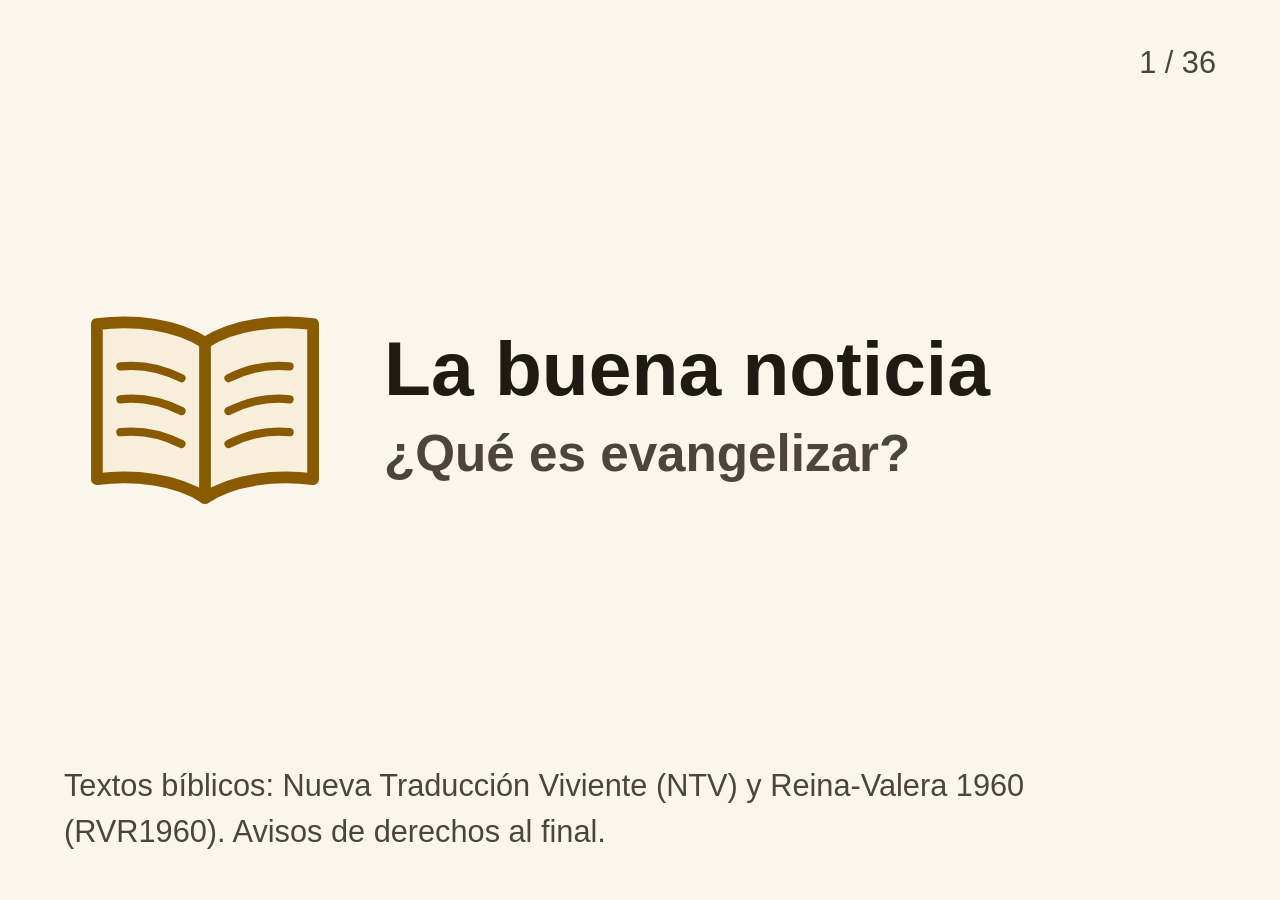
==== 00001-evangelism/index.html @ 40b5c002 "feat: add TV slide engine and first presentation 00001-evangelism" ====
<!DOCTYPE html>
<html lang="es">
<head>
  <meta charset="utf-8">
  <meta name="viewport" content="width=device-width, initial-scale=1">
  <title>La buena noticia: ¿qué es evangelizar?</title>

  <link rel="stylesheet" href="../assets/css/01-tokens.css">
  <link rel="stylesheet" href="../assets/css/02-base.css">
  <link rel="stylesheet" href="../assets/css/03-layout.css">
  <link rel="stylesheet" href="../assets/css/04-components/slide.css">
  <link rel="stylesheet" href="../assets/css/04-components/verse-card.css">
  <link rel="stylesheet" href="../assets/css/04-components/meaning-box.css">
  <link rel="stylesheet" href="../assets/css/04-components/bullet-list.css">
  <link rel="stylesheet" href="../assets/css/04-components/progress.css">
  <link rel="stylesheet" href="../assets/css/05-utilities.css">
  <link rel="stylesheet" href="../assets/css/06-animations.css">

  <script defer src="../assets/js/core/namespace.js"></script>
  <script defer src="../assets/js/core/keys.js"></script>
  <script defer src="../assets/js/modules/deck.js"></script>
  <script defer src="../assets/js/modules/fragments.js"></script>
  <script defer src="../assets/js/modules/focus.js"></script>
  <script defer src="../assets/js/modules/progress.js"></script>
  <script defer src="../assets/js/modules/preload.js"></script>
  <script defer src="../assets/js/pages/presentation.js"></script>
</head>
<body data-home-url="../">
<main class="deck">

  <!-- ============ INICIO ============ -->

  <!-- 1. Portada -->
  <section class="slide slide--cover" data-slide>
    <div class="slide__body media">
      <div class="media__figure media__figure--large">
        <img data-src="../assets/icons/bible.svg" alt="">
      </div>
      <div class="media__content">
        <h1 class="slide__cover-title">La buena noticia</h1>
        <p class="slide__subtitle">¿Qué es evangelizar?</p>
      </div>
    </div>
    <p class="slide__note">Textos bíblicos: Nueva Traducción Viviente (NTV) y Reina-Valera 1960 (RVR1960). Avisos de derechos al final.</p>
  </section>

  <!-- 2. Pregunta de inicio -->
  <section class="slide" data-slide>
    <header class="slide__header">
      <h2 class="slide__title">Para pensar</h2>
    </header>
    <div class="slide__body media">
      <div class="media__figure">
        <img data-src="../assets/icons/speech.svg" alt="">
      </div>
      <div class="media__content">
        <p class="slide__text">Cuando recibes una noticia <strong class="key">muy buena</strong>, ¿qué haces?</p>
        <p class="slide__text fragment">Casi siempre, la contamos enseguida a las personas que queremos.</p>
      </div>
    </div>
  </section>

  <!-- 3. Qué es el evangelio -->
  <section class="slide" data-slide>
    <header class="slide__header">
      <h2 class="slide__title">¿Qué es el evangelio?</h2>
    </header>
    <div class="slide__body media">
      <div class="media__figure">
        <img data-src="../assets/icons/light.svg" alt="">
      </div>
      <div class="media__content">
        <p class="slide__text">La palabra «evangelio» quiere decir <strong class="key">buena noticia</strong>.
          <span class="ref">Lucas 2:10</span></p>
        <p class="slide__text fragment">Evangelizar es contar a otros la buena noticia de Jesús.
          <span class="ref">Marcos 1:1</span></p>
      </div>
    </div>
  </section>

  <!-- 4. Qué vamos a ver -->
  <section class="slide" data-slide>
    <header class="slide__header">
      <h2 class="slide__title">Hoy vamos a ver</h2>
    </header>
    <div class="slide__body">
      <ul class="bullet-list">
        <li class="bullet-list__item">
          <img class="bullet-list__icon" data-src="../assets/icons/bullet.svg" alt="">
          <p class="bullet-list__text"><strong class="key">Parte 1:</strong> cuál es la buena noticia.</p>
        </li>
        <li class="bullet-list__item fragment">
          <img class="bullet-list__icon" data-src="../assets/icons/bullet.svg" alt="">
          <p class="bullet-list__text"><strong class="key">Parte 2:</strong> cómo contarla a otros.</p>
        </li>
      </ul>
    </div>
  </section>

  <!-- ============ PARTE 1: LA BUENA NOTICIA ============ -->

  <!-- 5. Punto 1: idea -->
  <section class="slide" data-slide>
    <header class="slide__header">
      <span class="slide__kicker">Parte 1 · La buena noticia</span>
      <h2 class="slide__title">1. Dios te ama</h2>
    </header>
    <div class="slide__body media">
      <div class="media__figure media__figure--large">
        <img data-src="../assets/icons/heart.svg" alt="">
      </div>
      <div class="media__content">
        <p class="slide__point">Dios ama a cada persona, y <strong class="key">te ama a ti</strong>.
          <span class="ref">Juan 3:16</span></p>
      </div>
    </div>
  </section>

  <!-- 6. Punto 1: NTV -->
  <section class="slide" data-slide>
    <header class="slide__header">
      <h2 class="slide__title">1. Dios te ama</h2>
    </header>
    <div class="slide__body">
      <!-- Verificado en BibleGateway (NTV). Se omite solo la comilla de continuación » del inicio. -->
      <blockquote class="verse-card verse-card--ntv">
        <p class="verse-card__text">Pues Dios amó tanto al mundo que dio a su único Hijo, para que todo el que crea en él no se pierda, sino que tenga vida eterna.</p>
        <cite class="verse-card__reference">Juan 3:16 <abbr class="verse-card__version" title="Nueva Traducción Viviente">NTV</abbr></cite>
      </blockquote>
    </div>
  </section>

  <!-- 7. Punto 1: RVR1960 -->
  <section class="slide" data-slide>
    <header class="slide__header">
      <h2 class="slide__title">1. Dios te ama</h2>
    </header>
    <div class="slide__body">
      <blockquote class="verse-card verse-card--rvr1960">
        <p class="verse-card__text">Porque de tal manera amó Dios al mundo, que ha dado a su Hijo unigénito, para que todo aquel que en él cree, no se pierda, mas tenga vida eterna.</p>
        <cite class="verse-card__reference">Juan 3:16 <abbr class="verse-card__version" title="Reina-Valera 1960">RVR1960</abbr></cite>
      </blockquote>
    </div>
  </section>

  <!-- 8. Punto 1: qué significa -->
  <section class="slide" data-slide>
    <header class="slide__header">
      <h2 class="slide__title">1. Dios te ama</h2>
    </header>
    <div class="slide__body">
      <aside class="meaning-box">
        <div class="meaning-box__content">
          <h3 class="meaning-box__title"><img class="meaning-box__icon" data-src="../assets/icons/meaning.svg" alt="">¿Qué significa?</h3>
          <p class="meaning-box__text">Dios no nos ama porque seamos buenos: nos ama porque <strong class="key">Él es amor</strong>.
            <span class="ref">1 Juan 4:8</span></p>
          <p class="meaning-box__text fragment">Su amor es tan grande que nos dio lo más valioso que tenía: a su Hijo Jesús.</p>
        </div>
      </aside>
    </div>
  </section>

  <!-- 9. Punto 2: idea -->
  <section class="slide" data-slide>
    <header class="slide__header">
      <span class="slide__kicker">Parte 1 · La buena noticia</span>
      <h2 class="slide__title">2. Todos hemos pecado</h2>
    </header>
    <div class="slide__body media">
      <div class="media__figure media__figure--large">
        <img data-src="../assets/icons/separation.svg" alt="">
      </div>
      <div class="media__content">
        <p class="slide__point">Todos hemos fallado a Dios, y el pecado <strong class="key">nos aleja de Él</strong>.
          <span class="ref">Romanos 3:23 · Isaías 59:2</span></p>
      </div>
    </div>
  </section>

  <!-- 10. Punto 2: NTV -->
  <section class="slide" data-slide>
    <header class="slide__header">
      <h2 class="slide__title">2. Todos hemos pecado</h2>
    </header>
    <div class="slide__body">
      <blockquote class="verse-card verse-card--ntv">
        <p class="verse-card__text">Pues todos hemos pecado; nadie puede alcanzar la meta gloriosa establecida por Dios.</p>
        <cite class="verse-card__reference">Romanos 3:23 <abbr class="verse-card__version" title="Nueva Traducción Viviente">NTV</abbr></cite>
      </blockquote>
    </div>
  </section>

  <!-- 11. Punto 2: RVR1960 -->
  <section class="slide" data-slide>
    <header class="slide__header">
      <h2 class="slide__title">2. Todos hemos pecado</h2>
    </header>
    <div class="slide__body">
      <!-- El versículo termina en coma en RVR1960, tal como está publicado. -->
      <blockquote class="verse-card verse-card--rvr1960">
        <p class="verse-card__text">por cuanto todos pecaron, y están destituidos de la gloria de Dios,</p>
        <cite class="verse-card__reference">Romanos 3:23 <abbr class="verse-card__version" title="Reina-Valera 1960">RVR1960</abbr></cite>
      </blockquote>
    </div>
  </section>

  <!-- 12. Punto 2: qué significa -->
  <section class="slide" data-slide>
    <header class="slide__header">
      <h2 class="slide__title">2. Todos hemos pecado</h2>
    </header>
    <div class="slide__body">
      <aside class="meaning-box">
        <div class="meaning-box__content">
          <h3 class="meaning-box__title"><img class="meaning-box__icon" data-src="../assets/icons/meaning.svg" alt="">¿Qué significa?</h3>
          <p class="meaning-box__text">Pecar es pensar, decir o hacer lo que a Dios no le agrada. <strong class="key">Nadie es perfecto</strong>: todos lo hemos hecho.</p>
          <p class="meaning-box__text fragment">El pecado es como un abismo entre nosotros y Dios. Solos no podemos cruzarlo.
            <span class="ref">Isaías 59:2</span></p>
        </div>
      </aside>
    </div>
  </section>

  <!-- 13. Punto 3: idea -->
  <section class="slide" data-slide>
    <header class="slide__header">
      <span class="slide__kicker">Parte 1 · La buena noticia</span>
      <h2 class="slide__title">3. Jesús murió y resucitó</h2>
    </header>
    <div class="slide__body media">
      <div class="media__figure media__figure--large">
        <img data-src="../assets/icons/cross.svg" alt="">
      </div>
      <div class="media__content">
        <p class="slide__point">Jesús murió en la cruz <strong class="key">por nuestros pecados</strong> y al tercer día volvió a vivir.
          <span class="ref">1 Corintios 15:3-4</span></p>
      </div>
    </div>
  </section>

  <!-- 14. Punto 3: NTV -->
  <section class="slide" data-slide>
    <header class="slide__header">
      <h2 class="slide__title">3. Jesús murió y resucitó</h2>
    </header>
    <div class="slide__body">
      <blockquote class="verse-card verse-card--ntv">
        <p class="verse-card__text">Yo les transmití a ustedes lo más importante y lo que se me había transmitido a mí también. Cristo murió por nuestros pecados tal como dicen las Escrituras. Fue enterrado y al tercer día fue levantado de los muertos, tal como dicen las Escrituras.</p>
        <cite class="verse-card__reference">1 Corintios 15:3-4 <abbr class="verse-card__version" title="Nueva Traducción Viviente">NTV</abbr></cite>
      </blockquote>
    </div>
  </section>

  <!-- 15. Punto 3: RVR1960 -->
  <section class="slide" data-slide>
    <header class="slide__header">
      <h2 class="slide__title">3. Jesús murió y resucitó</h2>
    </header>
    <div class="slide__body">
      <blockquote class="verse-card verse-card--rvr1960">
        <p class="verse-card__text">Porque primeramente os he enseñado lo que asimismo recibí: Que Cristo murió por nuestros pecados, conforme a las Escrituras; y que fue sepultado, y que resucitó al tercer día, conforme a las Escrituras;</p>
        <cite class="verse-card__reference">1 Corintios 15:3-4 <abbr class="verse-card__version" title="Reina-Valera 1960">RVR1960</abbr></cite>
      </blockquote>
    </div>
  </section>

  <!-- 16. Punto 3: qué significa -->
  <section class="slide" data-slide>
    <header class="slide__header">
      <h2 class="slide__title">3. Jesús murió y resucitó</h2>
    </header>
    <div class="slide__body">
      <aside class="meaning-box">
        <div class="meaning-box__content">
          <h3 class="meaning-box__title"><img class="meaning-box__icon" data-src="../assets/icons/meaning.svg" alt="">¿Qué significa?</h3>
          <p class="meaning-box__text">En la cruz, Jesús <strong class="key">tomó nuestro lugar</strong>. Así abrió el camino para volver a Dios.
            <span class="ref">Romanos 5:8</span></p>
          <p class="meaning-box__text fragment">Y no se quedó en la tumba: resucitó, y hoy está vivo.</p>
        </div>
      </aside>
    </div>
  </section>

  <!-- 17. Punto 4: idea -->
  <section class="slide" data-slide>
    <header class="slide__header">
      <span class="slide__kicker">Parte 1 · La buena noticia</span>
      <h2 class="slide__title">4. La salvación es un regalo</h2>
    </header>
    <div class="slide__body media">
      <div class="media__figure media__figure--large">
        <img data-src="../assets/icons/gift.svg" alt="">
      </div>
      <div class="media__content">
        <p class="slide__point">No podemos ganarnos la salvación: <strong class="key">Dios nos la regala</strong>.
          <span class="ref">Efesios 2:8-9</span></p>
      </div>
    </div>
  </section>

  <!-- 18. Punto 4: NTV -->
  <section class="slide" data-slide>
    <header class="slide__header">
      <h2 class="slide__title">4. La salvación es un regalo</h2>
    </header>
    <div class="slide__body">
      <blockquote class="verse-card verse-card--ntv">
        <p class="verse-card__text">Dios los salvó por su gracia cuando creyeron. Ustedes no tienen ningún mérito en eso; es un regalo de Dios. La salvación no es un premio por las cosas buenas que hayamos hecho, así que ninguno de nosotros puede jactarse de ser salvo.</p>
        <cite class="verse-card__reference">Efesios 2:8-9 <abbr class="verse-card__version" title="Nueva Traducción Viviente">NTV</abbr></cite>
      </blockquote>
    </div>
  </section>

  <!-- 19. Punto 4: RVR1960 -->
  <section class="slide" data-slide>
    <header class="slide__header">
      <h2 class="slide__title">4. La salvación es un regalo</h2>
    </header>
    <div class="slide__body">
      <blockquote class="verse-card verse-card--rvr1960">
        <p class="verse-card__text">Porque por gracia sois salvos por medio de la fe; y esto no de vosotros, pues es don de Dios; no por obras, para que nadie se gloríe.</p>
        <cite class="verse-card__reference">Efesios 2:8-9 <abbr class="verse-card__version" title="Reina-Valera 1960">RVR1960</abbr></cite>
      </blockquote>
    </div>
  </section>

  <!-- 20. Punto 4: qué significa -->
  <section class="slide" data-slide>
    <header class="slide__header">
      <h2 class="slide__title">4. La salvación es un regalo</h2>
    </header>
    <div class="slide__body">
      <aside class="meaning-box">
        <div class="meaning-box__content">
          <h3 class="meaning-box__title"><img class="meaning-box__icon" data-src="../assets/icons/meaning.svg" alt="">¿Qué significa?</h3>
          <p class="meaning-box__text">Un regalo no se paga ni se merece: <strong class="key">solo se recibe</strong>, con gratitud.</p>
          <p class="meaning-box__text fragment">No hace falta ser lo bastante bueno. Dios nos ofrece el perdón y la vida eterna por amor.
            <span class="ref">Romanos 6:23</span></p>
        </div>
      </aside>
    </div>
  </section>

  <!-- 21. Punto 5: idea -->
  <section class="slide" data-slide>
    <header class="slide__header">
      <span class="slide__kicker">Parte 1 · La buena noticia</span>
      <h2 class="slide__title">5. Se recibe con fe</h2>
    </header>
    <div class="slide__body media">
      <div class="media__figure media__figure--large">
        <img data-src="../assets/icons/hands.svg" alt="">
      </div>
      <div class="media__content">
        <p class="slide__point">Recibimos el regalo cuando <strong class="key">creemos en Jesús</strong> y lo aceptamos como nuestro Señor.
          <span class="ref">Romanos 10:9</span></p>
      </div>
    </div>
  </section>

  <!-- 22. Punto 5: NTV -->
  <section class="slide" data-slide>
    <header class="slide__header">
      <h2 class="slide__title">5. Se recibe con fe</h2>
    </header>
    <div class="slide__body">
      <blockquote class="verse-card verse-card--ntv">
        <p class="verse-card__text">Si declaras abiertamente que Jesús es el Señor y crees en tu corazón que Dios lo levantó de los muertos, serás salvo.</p>
        <cite class="verse-card__reference">Romanos 10:9 <abbr class="verse-card__version" title="Nueva Traducción Viviente">NTV</abbr></cite>
      </blockquote>
    </div>
  </section>

  <!-- 23. Punto 5: RVR1960 -->
  <section class="slide" data-slide>
    <header class="slide__header">
      <h2 class="slide__title">5. Se recibe con fe</h2>
    </header>
    <div class="slide__body">
      <blockquote class="verse-card verse-card--rvr1960">
        <p class="verse-card__text">que si confesares con tu boca que Jesús es el Señor, y creyeres en tu corazón que Dios le levantó de los muertos, serás salvo.</p>
        <cite class="verse-card__reference">Romanos 10:9 <abbr class="verse-card__version" title="Reina-Valera 1960">RVR1960</abbr></cite>
      </blockquote>
    </div>
  </section>

  <!-- 24. Punto 5: qué significa -->
  <section class="slide" data-slide>
    <header class="slide__header">
      <h2 class="slide__title">5. Se recibe con fe</h2>
    </header>
    <div class="slide__body">
      <aside class="meaning-box">
        <div class="meaning-box__content">
          <h3 class="meaning-box__title"><img class="meaning-box__icon" data-src="../assets/icons/meaning.svg" alt="">¿Qué significa?</h3>
          <p class="meaning-box__text">Creer es <strong class="key">confiar de corazón</strong> en que Jesús murió por mí y resucitó.</p>
          <p class="meaning-box__text fragment">Nunca es tarde: Jesús recibió al ladrón que le habló desde la cruz.
            <span class="ref">Lucas 23:42-43</span></p>
        </div>
      </aside>
    </div>
  </section>

  <!-- ============ PARTE 2: CONTAR LA BUENA NOTICIA ============ -->

  <!-- 25. Portada de la parte 2 -->
  <section class="slide slide--section" data-slide>
    <div class="slide__body media">
      <div class="media__figure media__figure--large">
        <img data-src="../assets/icons/speech.svg" alt="">
      </div>
      <div class="media__content">
        <span class="slide__kicker">Parte 2</span>
        <h2 class="slide__cover-title">Contar la buena noticia</h2>
        <p class="slide__subtitle">Algo tan bueno no se guarda.</p>
      </div>
    </div>
  </section>

  <!-- 26. Punto 6: idea -->
  <section class="slide" data-slide>
    <header class="slide__header">
      <span class="slide__kicker">Parte 2 · Contar la buena noticia</span>
      <h2 class="slide__title">6. Jesús nos envía</h2>
    </header>
    <div class="slide__body media">
      <div class="media__figure media__figure--large">
        <img data-src="../assets/icons/globe.svg" alt="">
      </div>
      <div class="media__content">
        <p class="slide__point">Jesús pide a los que creen en Él que <strong class="key">cuenten esta noticia</strong> a todos.
          <span class="ref">Marcos 16:15</span></p>
      </div>
    </div>
  </section>

  <!-- 27. Punto 6: NTV -->
  <section class="slide" data-slide>
    <header class="slide__header">
      <h2 class="slide__title">6. Jesús nos envía</h2>
    </header>
    <div class="slide__body">
      <!-- Literal NTV: la frase de Jesús continúa en el versículo 16, por eso la comilla « no se cierra. -->
      <blockquote class="verse-card verse-card--ntv">
        <p class="verse-card__text">Entonces les dijo: «Vayan por todo el mundo y prediquen la Buena Noticia a todos.</p>
        <cite class="verse-card__reference">Marcos 16:15 <abbr class="verse-card__version" title="Nueva Traducción Viviente">NTV</abbr></cite>
      </blockquote>
    </div>
  </section>

  <!-- 28. Punto 6: RVR1960 -->
  <section class="slide" data-slide>
    <header class="slide__header">
      <h2 class="slide__title">6. Jesús nos envía</h2>
    </header>
    <div class="slide__body">
      <blockquote class="verse-card verse-card--rvr1960">
        <p class="verse-card__text">Y les dijo: Id por todo el mundo y predicad el evangelio a toda criatura.</p>
        <cite class="verse-card__reference">Marcos 16:15 <abbr class="verse-card__version" title="Reina-Valera 1960">RVR1960</abbr></cite>
      </blockquote>
    </div>
  </section>

  <!-- 29. Punto 6: qué significa -->
  <section class="slide" data-slide>
    <header class="slide__header">
      <h2 class="slide__title">6. Jesús nos envía</h2>
    </header>
    <div class="slide__body">
      <aside class="meaning-box">
        <div class="meaning-box__content">
          <h3 class="meaning-box__title"><img class="meaning-box__icon" data-src="../assets/icons/meaning.svg" alt="">¿Qué significa?</h3>
          <p class="meaning-box__text">Evangelizar no es solo tarea de pastores. <strong class="key">Todo el que conoce a Jesús</strong> puede contar lo que Él hizo.
            <span class="ref">Hechos 1:8</span></p>
          <p class="meaning-box__text fragment">Se empieza cerca: la familia, los vecinos, los amigos.</p>
        </div>
      </aside>
    </div>
  </section>

  <!-- 30. Cómo contarla -->
  <section class="slide" data-slide>
    <header class="slide__header">
      <span class="slide__kicker">Parte 2 · Contar la buena noticia</span>
      <h2 class="slide__title">¿Cómo la contamos?</h2>
    </header>
    <div class="slide__body">
      <ul class="bullet-list">
        <li class="bullet-list__item fragment">
          <img class="bullet-list__icon" data-src="../assets/icons/bullet.svg" alt="">
          <p class="bullet-list__text">Contando lo que <strong class="key">Dios hizo en tu vida</strong>.
            <span class="ref">Marcos 5:19</span></p>
        </li>
        <li class="bullet-list__item fragment">
          <img class="bullet-list__icon" data-src="../assets/icons/bullet.svg" alt="">
          <p class="bullet-list__text">Con amabilidad y respeto.
            <span class="ref">1 Pedro 3:15</span></p>
        </li>
        <li class="bullet-list__item fragment">
          <img class="bullet-list__icon" data-src="../assets/icons/bullet.svg" alt="">
          <p class="bullet-list__text">Con nuestro buen ejemplo.
            <span class="ref">Mateo 5:16</span></p>
        </li>
      </ul>
    </div>
  </section>

  <!-- 31. Todos podemos ayudar -->
  <section class="slide" data-slide>
    <header class="slide__header">
      <span class="slide__kicker">Parte 2 · Contar la buena noticia</span>
      <h2 class="slide__title">Todos podemos ayudar</h2>
    </header>
    <div class="slide__body">
      <ul class="bullet-list">
        <li class="bullet-list__item fragment">
          <img class="bullet-list__icon" data-src="../assets/icons/bullet.svg" alt="">
          <p class="bullet-list__text"><strong class="key">Orando</strong> por los que aún no conocen a Jesús.
            <span class="ref">1 Timoteo 2:1</span></p>
        </li>
        <li class="bullet-list__item fragment">
          <img class="bullet-list__icon" data-src="../assets/icons/bullet.svg" alt="">
          <p class="bullet-list__text"><strong class="key">Invitando</strong> a otros a conocerlo: «Ven y ve».
            <span class="ref">Juan 1:46</span></p>
        </li>
      </ul>
    </div>
  </section>

  <!-- ============ CIERRE ============ -->

  <!-- 32. Resumen (1 de 2) -->
  <section class="slide" data-slide>
    <header class="slide__header">
      <h2 class="slide__title">Resumen: la buena noticia</h2>
    </header>
    <div class="slide__body">
      <ul class="bullet-list">
        <li class="bullet-list__item fragment">
          <img class="bullet-list__icon" data-src="../assets/icons/bullet.svg" alt="">
          <p class="bullet-list__text">Dios te ama.
            <span class="ref">Juan 3:16</span></p>
        </li>
        <li class="bullet-list__item fragment">
          <img class="bullet-list__icon" data-src="../assets/icons/bullet.svg" alt="">
          <p class="bullet-list__text">Todos hemos pecado.
            <span class="ref">Romanos 3:23</span></p>
        </li>
        <li class="bullet-list__item fragment">
          <img class="bullet-list__icon" data-src="../assets/icons/bullet.svg" alt="">
          <p class="bullet-list__text">Jesús murió y resucitó por nosotros.
            <span class="ref">1 Corintios 15:3-4</span></p>
        </li>
      </ul>
    </div>
  </section>

  <!-- 33. Resumen (2 de 2) -->
  <section class="slide" data-slide>
    <header class="slide__header">
      <h2 class="slide__title">Resumen: recibirla y contarla</h2>
    </header>
    <div class="slide__body">
      <ul class="bullet-list">
        <li class="bullet-list__item fragment">
          <img class="bullet-list__icon" data-src="../assets/icons/bullet.svg" alt="">
          <p class="bullet-list__text">La salvación es un regalo.
            <span class="ref">Efesios 2:8-9</span></p>
        </li>
        <li class="bullet-list__item fragment">
          <img class="bullet-list__icon" data-src="../assets/icons/bullet.svg" alt="">
          <p class="bullet-list__text">Se recibe creyendo en Jesús.
            <span class="ref">Romanos 10:9</span></p>
        </li>
        <li class="bullet-list__item fragment">
          <img class="bullet-list__icon" data-src="../assets/icons/bullet.svg" alt="">
          <p class="bullet-list__text">Jesús nos envía a contarla.
            <span class="ref">Marcos 16:15</span></p>
        </li>
      </ul>
    </div>
  </section>

  <!-- 34. Versículo para recordar (solo RVR1960) -->
  <section class="slide" data-slide>
    <header class="slide__header">
      <h2 class="slide__title">Versículo para recordar</h2>
    </header>
    <div class="slide__body slide__body--center">
      <blockquote class="verse-card verse-card--rvr1960 verse-card--featured">
        <p class="verse-card__text">porque todo aquel que invocare el nombre del Señor, será salvo.</p>
        <cite class="verse-card__reference">Romanos 10:13 <abbr class="verse-card__version" title="Reina-Valera 1960">RVR1960</abbr></cite>
      </blockquote>
    </div>
  </section>

  <!-- 35. Oración -->
  <section class="slide" data-slide>
    <header class="slide__header">
      <h2 class="slide__title">Una oración</h2>
    </header>
    <div class="slide__body">
      <p class="slide__text">Si lo deseas, puedes orar así:</p>
      <aside class="meaning-box meaning-box--prayer fragment">
        <div class="meaning-box__content">
          <h3 class="meaning-box__title"><img class="meaning-box__icon" data-src="../assets/icons/prayer.svg" alt="">Oración</h3>
          <p class="meaning-box__text">Señor Jesús, gracias por amarme. Creo que moriste por mis pecados y que resucitaste. Te recibo como mi Señor. Ayúdame a contar a otros tu buena noticia. Amén.</p>
        </div>
      </aside>
    </div>
  </section>

  <!-- 36. Créditos -->
  <section class="slide" data-slide>
    <header class="slide__header">
      <h2 class="slide__title">Versiones bíblicas</h2>
    </header>
    <div class="slide__body">
      <!-- Avisos copiados textualmente de BibleGateway. -->
      <p class="credits__item">
        <span class="credits__version">Nueva Traducción Viviente (NTV)</span>
        La Santa Biblia, Nueva Traducción Viviente, © Tyndale House Foundation, 2010. Todos los derechos reservados.
      </p>
      <p class="credits__item">
        <span class="credits__version">Reina-Valera 1960 (RVR1960)</span>
        Reina-Valera 1960 ® © Sociedades Bíblicas en América Latina, 1960. Renovado © Sociedades Bíblicas Unidas, 1988. Utilizado con permiso.
      </p>
      <a class="slide__home-link" href="../" data-focusable>Volver al inicio</a>
    </div>
  </section>

</main>

<div class="progress" data-progress aria-hidden="true"></div>
</body>
</html>
---- assets/css/01-tokens.css ----
/*
 * 01-tokens.css
 * Design tokens: every color, size, spacing and timing value of the project.
 * Components must only use these variables. Changing the look of the whole
 * project should mean editing this single file.
 * Base canvas: 1920x1080 CSS px (1vw = 19.2px).
 */
:root {
  /* Colors (fixed palette with meaning) */
  --color-bg: #FBF6EC;
  --color-surface: #FFFDF8;
  --color-text: #1F1A14;
  --color-text-muted: #4D443A;
  --color-border: #E3D8C3;
  --color-on-accent: #FFFFFF;

  --color-ntv: #1E4E8C;
  --color-ntv-bg: #EDF2F9;
  --color-rvr: #7A1E2C;
  --color-rvr-bg: #F7ECEC;
  --color-meaning: #2F6B3A;
  --color-meaning-bg: #EDF4EC;
  --color-key: #8A5A00;
  --color-key-bg: #F7EEDC;
  --color-focus: #1F1A14;

  /* Typography */
  --font-family-base: "SamsungOne", "Samsung Sans", "Segoe UI", Roboto, "Helvetica Neue", Arial, sans-serif;
  --font-size-cover: 6vw;
  --font-size-title: 5vw;
  --font-size-subtitle: 4vw;
  --font-size-verse-large: 4.2vw;
  --font-size-verse: 3.8vw;
  --font-size-text: 3.4vw;
  --font-size-ref: 2.6vw;
  --font-size-small: 2.4vw;
  --font-weight-bold: 700;
  --font-weight-semibold: 600;
  --line-height-text: 1.5;
  --line-height-title: 1.15;
  --measure-text: 42ch;
  --measure-verse: 44ch;
  --measure-wide: 60ch;

  /* Spacing (vw keeps proportions on any 16:9 screen) */
  --safe-x: 5vw;
  --safe-y: 5vh;
  --space-xs: 0.5vw;
  --space-s: 1vw;
  --space-m: 2vw;
  --space-l: 3vw;
  --space-xl: 4.5vw;
  --header-reserve-right: 14vw;

  /* Shapes */
  --radius: 1vw;
  --radius-small: 0.4vw;
  --border-accent: 0.7vw;
  --border-thin: 0.25vw;
  --focus-ring: 0.45vw;
  --focus-scale: 1.03;

  /* Images */
  --icon-size: 1.2em;
  --illustration-size: 15vw;
  --illustration-size-large: 22vw;

  /* Motion (only opacity and transform are animated) */
  --duration-fade: 350ms;
  --duration-fast: 200ms;
  --easing: ease-out;
}
---- assets/css/02-base.css ----
/*
 * 02-base.css
 * Minimal reset, base typography and global focus style.
 * Defines: .key (highlighted keyword, 1-3 per slide).
 */
*,
*::before,
*::after {
  box-sizing: border-box;
}

html,
body {
  margin: 0;
  padding: 0;
  width: 100%;
  height: 100%;
  overflow: hidden;
}

body {
  background: var(--color-bg);
  color: var(--color-text);
  font-family: var(--font-family-base);
  font-size: var(--font-size-text);
  line-height: var(--line-height-text);
  -webkit-font-smoothing: antialiased;
}

h1,
h2,
h3,
p,
ul,
ol,
blockquote,
figure {
  margin: 0;
  padding: 0;
}

ul,
ol {
  list-style: none;
}

img {
  display: block;
  max-width: 100%;
  border: 0;
}

a {
  color: inherit;
}

cite {
  font-style: normal;
}

abbr {
  text-decoration: none;
  border: 0;
}

/* Keyword: bold + accent color, never color alone */
.key {
  color: var(--color-key);
  font-weight: var(--font-weight-bold);
}

/* Global focus: thick and high-contrast, visible from the sofa */
a:focus,
[data-focusable]:focus {
  outline: var(--focus-ring) solid var(--color-focus);
  outline-offset: var(--space-xs);
}
---- assets/css/03-layout.css ----
/*
 * 03-layout.css
 * Page structure: full-screen deck, slide safe area (overscan) and the
 * header/body zones. No visual styling here.
 * Defines: .deck, .slide, .slide__header, .slide__body, .slide__body--center,
 *          .page, .media, .media__figure, .media__content
 */
.deck {
  position: fixed;
  top: 0;
  left: 0;
  width: 100%;
  height: 100%;
  overflow: hidden;
}

.slide {
  position: absolute;
  top: 0;
  left: 0;
  width: 100%;
  height: 100%;
  padding: var(--safe-y) var(--safe-x);
  display: flex;
  flex-direction: column;
  overflow: hidden;
}

/* The title always sits at the top; the right side is left free for the progress indicator */
.slide__header {
  flex: 0 0 auto;
  padding-right: var(--header-reserve-right);
  margin-bottom: var(--space-m);
}

.slide__body {
  flex: 1 1 auto;
  min-height: 0;
  display: flex;
  flex-direction: column;
  justify-content: flex-start;
}

.slide__body--center {
  justify-content: center;
}

/* Generic page (home, tools) */
.page {
  width: 100%;
  height: 100%;
  padding: var(--safe-y) var(--safe-x);
  display: flex;
  flex-direction: column;
  overflow: hidden;
}

/* Illustration next to text (max one per view) */
.media {
  display: flex;
  flex-direction: row;
  align-items: center;
}

.media__figure {
  flex: 0 0 auto;
  width: var(--illustration-size);
  margin-right: var(--space-l);
}

.media__figure--large {
  width: var(--illustration-size-large);
}

.media__figure img {
  width: 100%;
  height: auto;
}

.media__content {
  flex: 1 1 auto;
  min-width: 0;
}
---- assets/css/04-components/slide.css ----
/*
 * slide.css
 * Visual style of a slide and its text blocks.
 * Defines: .slide.is-active, .slide__title, .slide__subtitle, .slide__point,
 *          .slide__text, .ref, .slide--cover, .slide__cover-title,
 *          .slide__note, .slide--section, .slide__kicker, .credits,
 *          .credits__item, .slide__home-link
 */
.slide {
  opacity: 0;
  visibility: hidden;
}

.slide.is-active {
  opacity: 1;
  visibility: visible;
}

.slide__title {
  font-size: var(--font-size-title);
  line-height: var(--line-height-title);
  font-weight: var(--font-weight-bold);
}

.slide__subtitle {
  font-size: var(--font-size-subtitle);
  line-height: var(--line-height-title);
  font-weight: var(--font-weight-semibold);
  color: var(--color-text-muted);
}

.slide__point,
.slide__text {
  max-width: var(--measure-text);
  margin-bottom: var(--space-l);
}

.slide__point {
  font-weight: var(--font-weight-semibold);
}

/* Bible reference that backs a point (not a quote) */
.ref {
  display: block;
  margin-top: var(--space-xs);
  font-size: var(--font-size-ref);
  font-weight: var(--font-weight-semibold);
  color: var(--color-text-muted);
}

/* Small label above the title (e.g. "Parte 2") */
.slide__kicker {
  display: block;
  margin-bottom: var(--space-s);
  font-size: var(--font-size-ref);
  font-weight: var(--font-weight-bold);
  color: var(--color-key);
}

/* Cover */
.slide--cover .slide__body,
.slide--section .slide__body {
  justify-content: center;
}

.slide__cover-title {
  font-size: var(--font-size-cover);
  line-height: var(--line-height-title);
  font-weight: var(--font-weight-bold);
  margin-bottom: var(--space-s);
}

.slide__note {
  flex: 0 0 auto;
  max-width: var(--measure-wide);
  font-size: var(--font-size-small);
  color: var(--color-text-muted);
}

/* Credits */
.credits__item {
  max-width: var(--measure-wide);
  margin-bottom: var(--space-m);
  font-size: var(--font-size-ref);
}

.credits__version {
  display: block;
  font-weight: var(--font-weight-bold);
}

/* "Back to home" link, reachable with arrows + OK */
.slide__home-link {
  display: inline-block;
  align-self: flex-start;
  margin-top: var(--space-m);
  padding: var(--space-s) var(--space-l);
  border: var(--border-thin) solid var(--color-text);
  border-radius: var(--radius);
  background: var(--color-surface);
  font-size: var(--font-size-text);
  font-weight: var(--font-weight-bold);
  text-decoration: none;
}

.slide__home-link.is-focused {
  background: var(--color-text);
  color: var(--color-bg);
  -webkit-transform: scale(var(--focus-scale));
  transform: scale(var(--focus-scale));
}
---- assets/css/04-components/verse-card.css ----
/*
 * verse-card.css
 * Bible verse card. The version is shown by color AND by a written badge.
 * Defines: .verse-card, .verse-card__text, .verse-card__reference,
 *          .verse-card__version, .verse-card--ntv, .verse-card--rvr1960,
 *          .verse-card--featured
 */
.verse-card {
  display: block;
  margin: 0;
  padding: var(--space-m) var(--space-l);
  border-left: var(--border-accent) solid var(--color-text);
  border-radius: var(--radius);
  background: var(--color-surface);
}

.verse-card__text {
  max-width: var(--measure-verse);
  font-size: var(--font-size-verse);
  line-height: var(--line-height-text);
}

.verse-card__reference {
  display: block;
  margin-top: var(--space-s);
  font-size: var(--font-size-ref);
  font-weight: var(--font-weight-bold);
  line-height: var(--line-height-text);
}

.verse-card__version {
  display: inline-block;
  margin-left: var(--space-s);
  padding: 0 var(--space-s);
  border-radius: var(--radius-small);
  background: var(--color-text);
  color: var(--color-on-accent);
  line-height: var(--line-height-text);
}

/* NTV: blue */
.verse-card--ntv {
  border-left-color: var(--color-ntv);
  background: var(--color-ntv-bg);
}

.verse-card--ntv .verse-card__reference {
  color: var(--color-ntv);
}

.verse-card--ntv .verse-card__version {
  background: var(--color-ntv);
}

/* RVR1960: burgundy */
.verse-card--rvr1960 {
  border-left-color: var(--color-rvr);
  background: var(--color-rvr-bg);
}

.verse-card--rvr1960 .verse-card__reference {
  color: var(--color-rvr);
}

.verse-card--rvr1960 .verse-card__version {
  background: var(--color-rvr);
}

/* "Verse to remember": a single, larger verse */
.verse-card--featured .verse-card__text {
  font-size: var(--font-size-verse-large);
}
---- assets/css/04-components/meaning-box.css ----
/*
 * meaning-box.css
 * Own explanation box ("¿Qué significa?"). Visually distinct from Scripture:
 * green accent, title with icon, never inside a verse card.
 * Defines: .meaning-box, .meaning-box__figure, .meaning-box__content,
 *          .meaning-box__title, .meaning-box__icon, .meaning-box__text,
 *          .meaning-box--prayer
 */
.meaning-box {
  display: flex;
  align-items: flex-start;
  padding: var(--space-m) var(--space-l);
  border-left: var(--border-accent) solid var(--color-meaning);
  border-radius: var(--radius);
  background: var(--color-meaning-bg);
}

.meaning-box__figure {
  flex: 0 0 auto;
  width: var(--illustration-size);
  margin-right: var(--space-l);
}

.meaning-box__content {
  flex: 1 1 auto;
  min-width: 0;
}

.meaning-box__title {
  display: flex;
  align-items: center;
  margin-bottom: var(--space-s);
  font-size: var(--font-size-text);
  line-height: var(--line-height-title);
  font-weight: var(--font-weight-bold);
  color: var(--color-meaning);
}

.meaning-box__icon {
  flex: 0 0 auto;
  width: var(--icon-size);
  height: var(--icon-size);
  margin-right: var(--space-s);
}

.meaning-box__text {
  max-width: var(--measure-text);
  margin-bottom: var(--space-s);
}

.meaning-box__text:last-child {
  margin-bottom: 0;
}

/* Short prayer: own words, gold accent */
.meaning-box--prayer {
  border-left-color: var(--color-key);
  background: var(--color-key-bg);
}

.meaning-box--prayer .meaning-box__title {
  color: var(--color-key);
}
---- assets/css/04-components/bullet-list.css ----
/*
 * bullet-list.css
 * List with large SVG icons (no emojis). Max 3 items per view.
 * Defines: .bullet-list, .bullet-list__item, .bullet-list__icon,
 *          .bullet-list__text
 */
.bullet-list__item {
  display: flex;
  align-items: flex-start;
  margin-bottom: var(--space-m);
}

.bullet-list__item:last-child {
  margin-bottom: 0;
}

.bullet-list__icon {
  flex: 0 0 auto;
  width: var(--icon-size);
  height: var(--icon-size);
  margin-top: 0.15em;
  margin-right: var(--space-m);
}

.bullet-list__text {
  max-width: var(--measure-text);
}
---- assets/css/04-components/progress.css ----
/*
 * progress.css
 * Discreet "3 / 10" indicator, always in the top-right corner.
 * Defines: .progress
 */
.progress {
  position: fixed;
  top: var(--safe-y);
  right: var(--safe-x);
  font-size: var(--font-size-small);
  line-height: var(--line-height-title);
  color: var(--color-text-muted);
}
---- assets/css/05-utilities.css ----
/*
 * 05-utilities.css
 * Small single-purpose helpers. The only place where !important is allowed.
 * Defines: .u-center, .u-hidden, .u-mt-l, .u-mb-0, .u-mb-l
 */
.u-center {
  text-align: center !important;
}

.u-hidden {
  display: none !important;
}

.u-mt-l {
  margin-top: var(--space-l) !important;
}

.u-mb-0 {
  margin-bottom: 0 !important;
}

.u-mb-l {
  margin-bottom: var(--space-l) !important;
}
---- assets/css/06-animations.css ----
/*
 * 06-animations.css
 * Soft, short transitions (opacity/transform only) and step-by-step fragments.
 * Fragments keep their space while hidden, so nothing moves when they appear.
 * Defines: transitions for .slide, .fragment (+ .is-visible), focusable links
 */
.slide {
  -webkit-transition: opacity var(--duration-fade) var(--easing), visibility 0s linear var(--duration-fade);
  transition: opacity var(--duration-fade) var(--easing), visibility 0s linear var(--duration-fade);
}

.slide.is-active {
  -webkit-transition: opacity var(--duration-fade) var(--easing), visibility 0s linear 0s;
  transition: opacity var(--duration-fade) var(--easing), visibility 0s linear 0s;
}

.fragment {
  opacity: 0;
  -webkit-transition: opacity var(--duration-fade) var(--easing);
  transition: opacity var(--duration-fade) var(--easing);
}

.fragment.is-visible {
  opacity: 1;
}

.home-menu__link,
.slide__home-link {
  -webkit-transition: -webkit-transform var(--duration-fast) var(--easing);
  transition: transform var(--duration-fast) var(--easing);
}
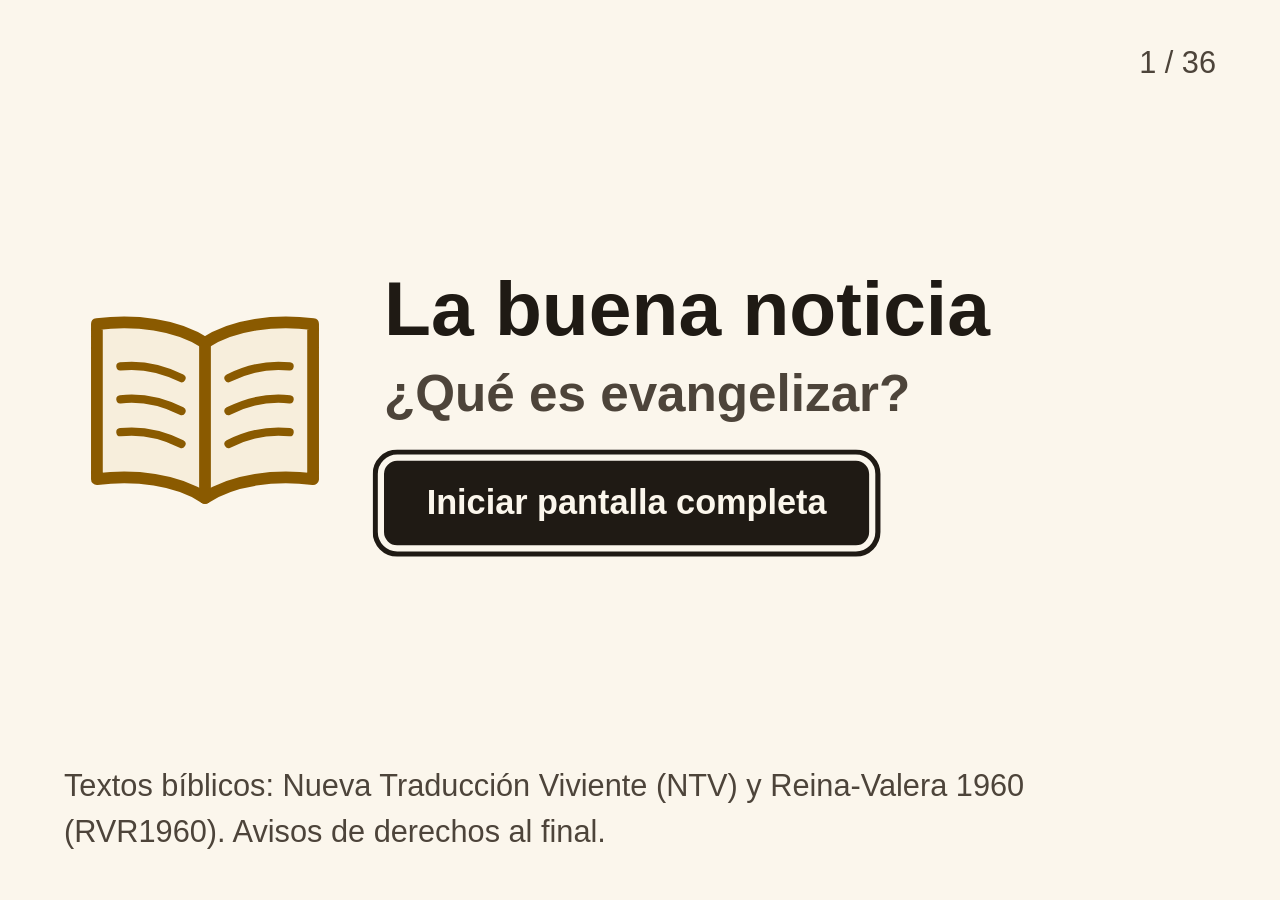
==== commit 02e9ac75: "feat: add full screen button to presentation cover" ====
--- a/00001-evangelism/index.html
+++ b/00001-evangelism/index.html
@@ -23,6 +23,7 @@
   <script defer src="../assets/js/modules/focus.js"></script>
   <script defer src="../assets/js/modules/progress.js"></script>
   <script defer src="../assets/js/modules/preload.js"></script>
+  <script defer src="../assets/js/modules/fullscreen.js"></script>
   <script defer src="../assets/js/pages/presentation.js"></script>
 </head>
 <body data-home-url="../">
@@ -39,6 +40,7 @@
       <div class="media__content">
         <h1 class="slide__cover-title">La buena noticia</h1>
         <p class="slide__subtitle">¿Qué es evangelizar?</p>
+        <button class="slide__action slide__action--small u-mt-l" type="button" data-focusable data-fullscreen-toggle>Iniciar pantalla completa</button>
       </div>
     </div>
     <p class="slide__note">Textos bíblicos: Nueva Traducción Viviente (NTV) y Reina-Valera 1960 (RVR1960). Avisos de derechos al final.</p>
--- a/assets/css/04-components/slide.css
+++ b/assets/css/04-components/slide.css
@@ -4,7 +4,8 @@
  * Defines: .slide.is-active, .slide__title, .slide__subtitle, .slide__point,
  *          .slide__text, .ref, .slide--cover, .slide__cover-title,
  *          .slide__note, .slide--section, .slide__kicker, .credits,
- *          .credits__item, .slide__home-link
+ *          .credits__item, .slide__home-link, .slide__action,
+ *          .slide__action--small
  */
 .slide {
   opacity: 0;
@@ -89,8 +90,9 @@
   font-weight: var(--font-weight-bold);
 }
 
-/* "Back to home" link, reachable with arrows + OK */
-.slide__home-link {
+/* Action buttons ("Volver al inicio", full screen), reachable with arrows + OK */
+.slide__home-link,
+.slide__action {
   display: inline-block;
   align-self: flex-start;
   margin-top: var(--space-m);
@@ -98,12 +100,23 @@
   border: var(--border-thin) solid var(--color-text);
   border-radius: var(--radius);
   background: var(--color-surface);
+  color: var(--color-text);
+  font-family: inherit;
   font-size: var(--font-size-text);
   font-weight: var(--font-weight-bold);
+  line-height: var(--line-height-text);
   text-decoration: none;
+  -webkit-transform-origin: left center;
+  transform-origin: left center;
 }
 
-.slide__home-link.is-focused {
+/* Smaller variant, for secondary actions */
+.slide__action--small {
+  font-size: var(--font-size-ref);
+}
+
+.slide__home-link.is-focused,
+.slide__action.is-focused {
   background: var(--color-text);
   color: var(--color-bg);
   -webkit-transform: scale(var(--focus-scale));
--- a/assets/css/06-animations.css
+++ b/assets/css/06-animations.css
@@ -25,7 +25,8 @@
 }
 
 .home-menu__link,
-.slide__home-link {
+.slide__home-link,
+.slide__action {
   -webkit-transition: -webkit-transform var(--duration-fast) var(--easing);
   transition: transform var(--duration-fast) var(--easing);
 }
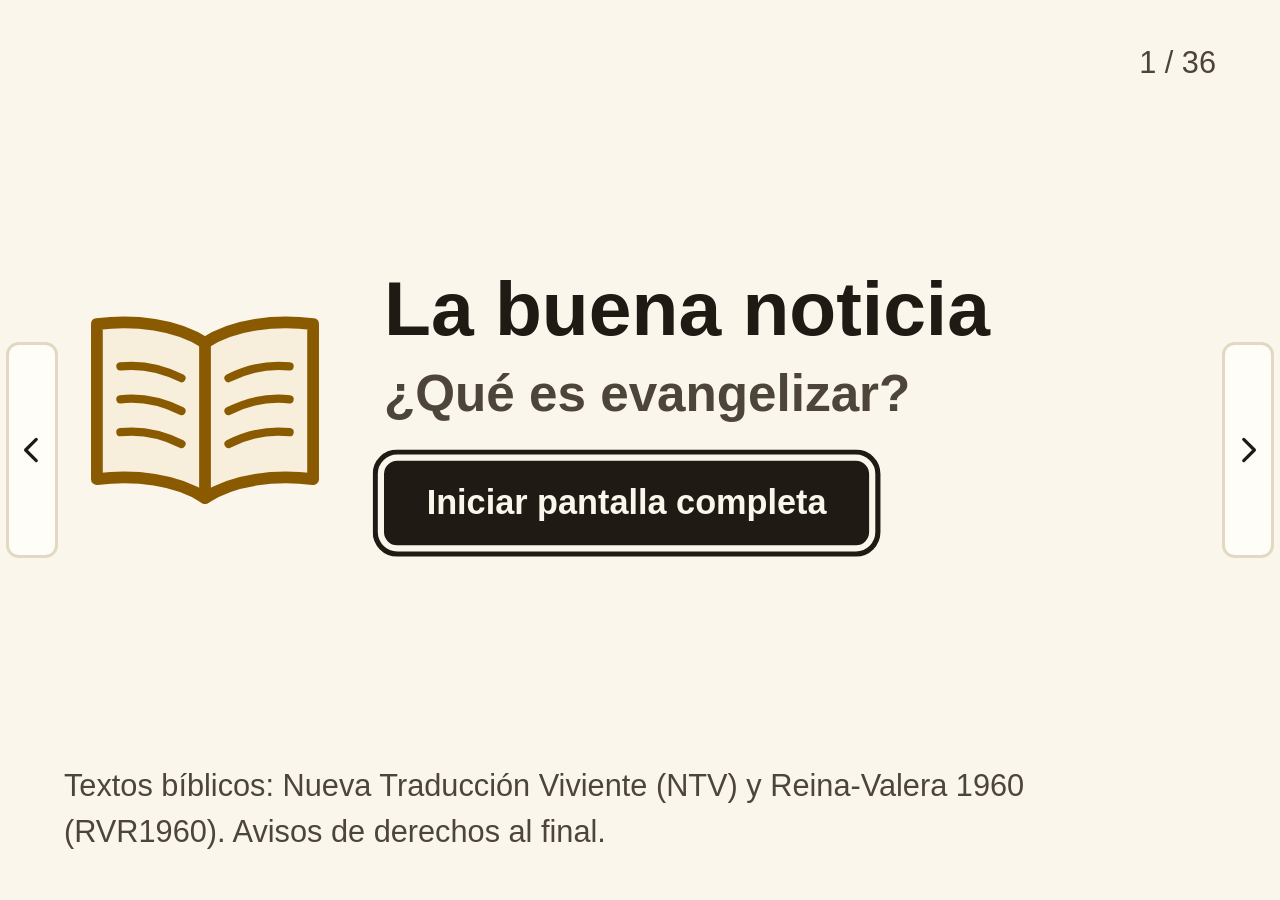
==== commit 5553cfd5: "feat: navigate slides with the TV browser pointer" ====
--- a/00001-evangelism/index.html
+++ b/00001-evangelism/index.html
@@ -13,6 +13,7 @@
   <link rel="stylesheet" href="../assets/css/04-components/meaning-box.css">
   <link rel="stylesheet" href="../assets/css/04-components/bullet-list.css">
   <link rel="stylesheet" href="../assets/css/04-components/progress.css">
+  <link rel="stylesheet" href="../assets/css/04-components/deck-nav.css">
   <link rel="stylesheet" href="../assets/css/05-utilities.css">
   <link rel="stylesheet" href="../assets/css/06-animations.css">
 
@@ -24,6 +25,7 @@
   <script defer src="../assets/js/modules/progress.js"></script>
   <script defer src="../assets/js/modules/preload.js"></script>
   <script defer src="../assets/js/modules/fullscreen.js"></script>
+  <script defer src="../assets/js/modules/pointer.js"></script>
   <script defer src="../assets/js/pages/presentation.js"></script>
 </head>
 <body data-home-url="../">
@@ -634,5 +636,9 @@
 </main>
 
 <div class="progress" data-progress aria-hidden="true"></div>
+
+<!-- Flechas para el puntero del navegador de la TV (OK = clic) -->
+<button class="deck-nav__button deck-nav__button--prev" type="button" data-action="prev" aria-label="Anterior"><img class="deck-nav__icon" src="../assets/icons/chevron-left.svg" alt=""></button>
+<button class="deck-nav__button deck-nav__button--next" type="button" data-action="next" aria-label="Siguiente"><img class="deck-nav__icon" src="../assets/icons/chevron-right.svg" alt=""></button>
 </body>
 </html>
--- a/assets/css/01-tokens.css
+++ b/assets/css/01-tokens.css
@@ -52,6 +52,11 @@
   --space-xl: 4.5vw;
   --header-reserve-right: 14vw;
 
+  /* Pointer navigation buttons (fit inside the side safe margin) */
+  --nav-button-width: 4vw;
+  --nav-button-height: 24vh;
+  --nav-button-offset: 0.5vw;
+
   /* Shapes */
   --radius: 1vw;
   --radius-small: 0.4vw;
--- a/assets/css/04-components/deck-nav.css
+++ b/assets/css/04-components/deck-nav.css
@@ -0,0 +1,35 @@
+/*
+ * deck-nav.css
+ * Large ‹ › buttons in the side margins, for the TV browser pointer.
+ * They live inside the 5vw side margin, so they never cover slide content.
+ * Defines: .deck-nav__button, .deck-nav__button--prev, .deck-nav__button--next,
+ *          .deck-nav__icon
+ */
+.deck-nav__button {
+  position: fixed;
+  top: 50%;
+  width: var(--nav-button-width);
+  height: var(--nav-button-height);
+  margin-top: calc(var(--nav-button-height) / -2);
+  padding: 0;
+  display: flex;
+  align-items: center;
+  justify-content: center;
+  border: var(--border-thin) solid var(--color-border);
+  border-radius: var(--radius);
+  background: var(--color-surface);
+  cursor: pointer;
+}
+
+.deck-nav__button--prev {
+  left: var(--nav-button-offset);
+}
+
+.deck-nav__button--next {
+  right: var(--nav-button-offset);
+}
+
+.deck-nav__icon {
+  width: 70%;
+  height: auto;
+}
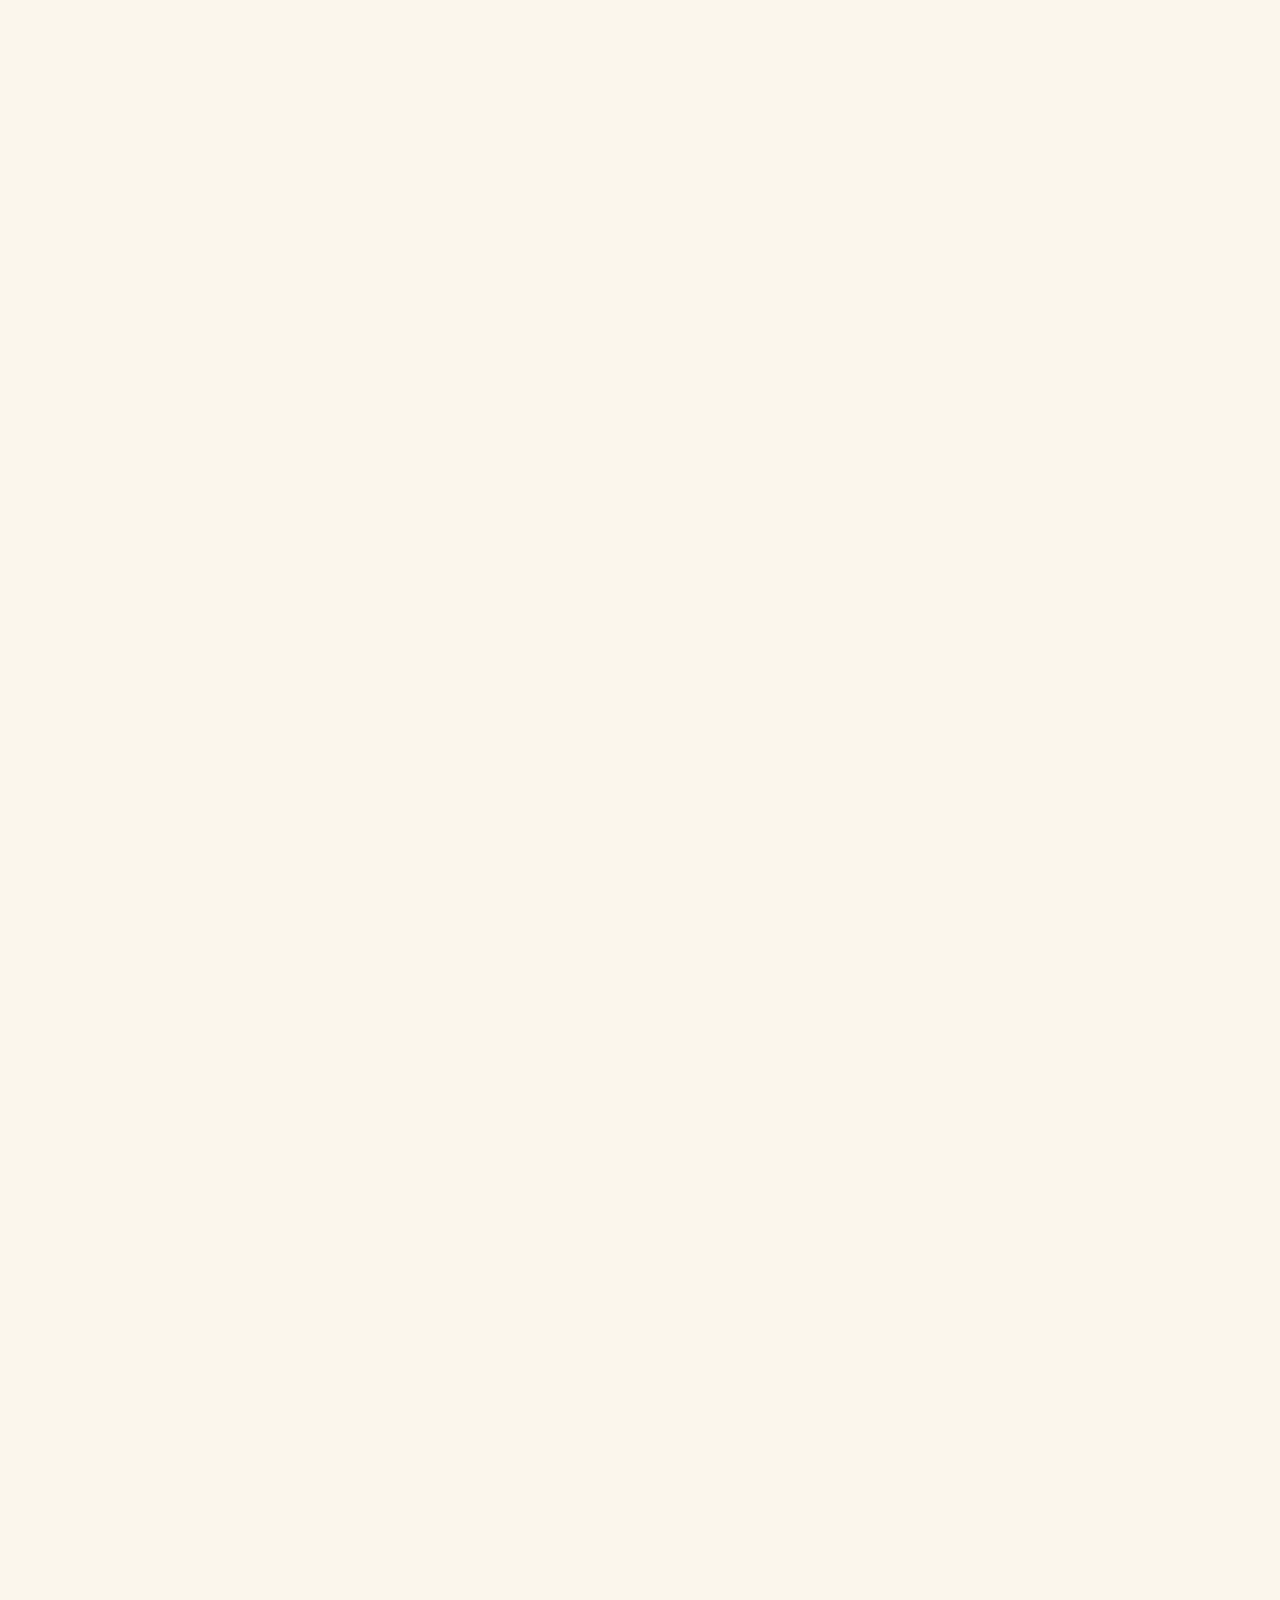
==== commit 283d99db: "feat: navigate slides with TV scroll mode arrows" ====
--- a/00001-evangelism/index.html
+++ b/00001-evangelism/index.html
@@ -26,6 +26,7 @@
   <script defer src="../assets/js/modules/preload.js"></script>
   <script defer src="../assets/js/modules/fullscreen.js"></script>
   <script defer src="../assets/js/modules/pointer.js"></script>
+  <script defer src="../assets/js/modules/scroll-nav.js"></script>
   <script defer src="../assets/js/pages/presentation.js"></script>
 </head>
 <body data-home-url="../">
--- a/assets/css/03-layout.css
+++ b/assets/css/03-layout.css
@@ -3,7 +3,8 @@
  * Page structure: full-screen deck, slide safe area (overscan) and the
  * header/body zones. No visual styling here.
  * Defines: .deck, .slide, .slide__header, .slide__body, .slide__body--center,
- *          .page, .media, .media__figure, .media__content
+ *          .page, .media, .media__figure, .media__content,
+ *          .has-scroll-nav, .scroll-nav__area
  */
 .deck {
   position: fixed;
@@ -45,6 +46,30 @@
   justify-content: center;
 }
 
+/*
+ * Scroll navigation (scroll-nav.js): the window can scroll over an invisible
+ * area, so the TV "scroll mode" arrows produce scroll events. All visible
+ * content is position: fixed, so it never moves.
+ */
+.has-scroll-nav {
+  height: auto;
+  overflow: auto;
+}
+
+.has-scroll-nav body {
+  height: auto;
+  overflow: visible;
+}
+
+.has-scroll-nav::-webkit-scrollbar {
+  display: none;
+}
+
+.scroll-nav__area {
+  width: 300vw;
+  height: 300vh;
+}
+
 /* Generic page (home, tools) */
 .page {
   width: 100%;
